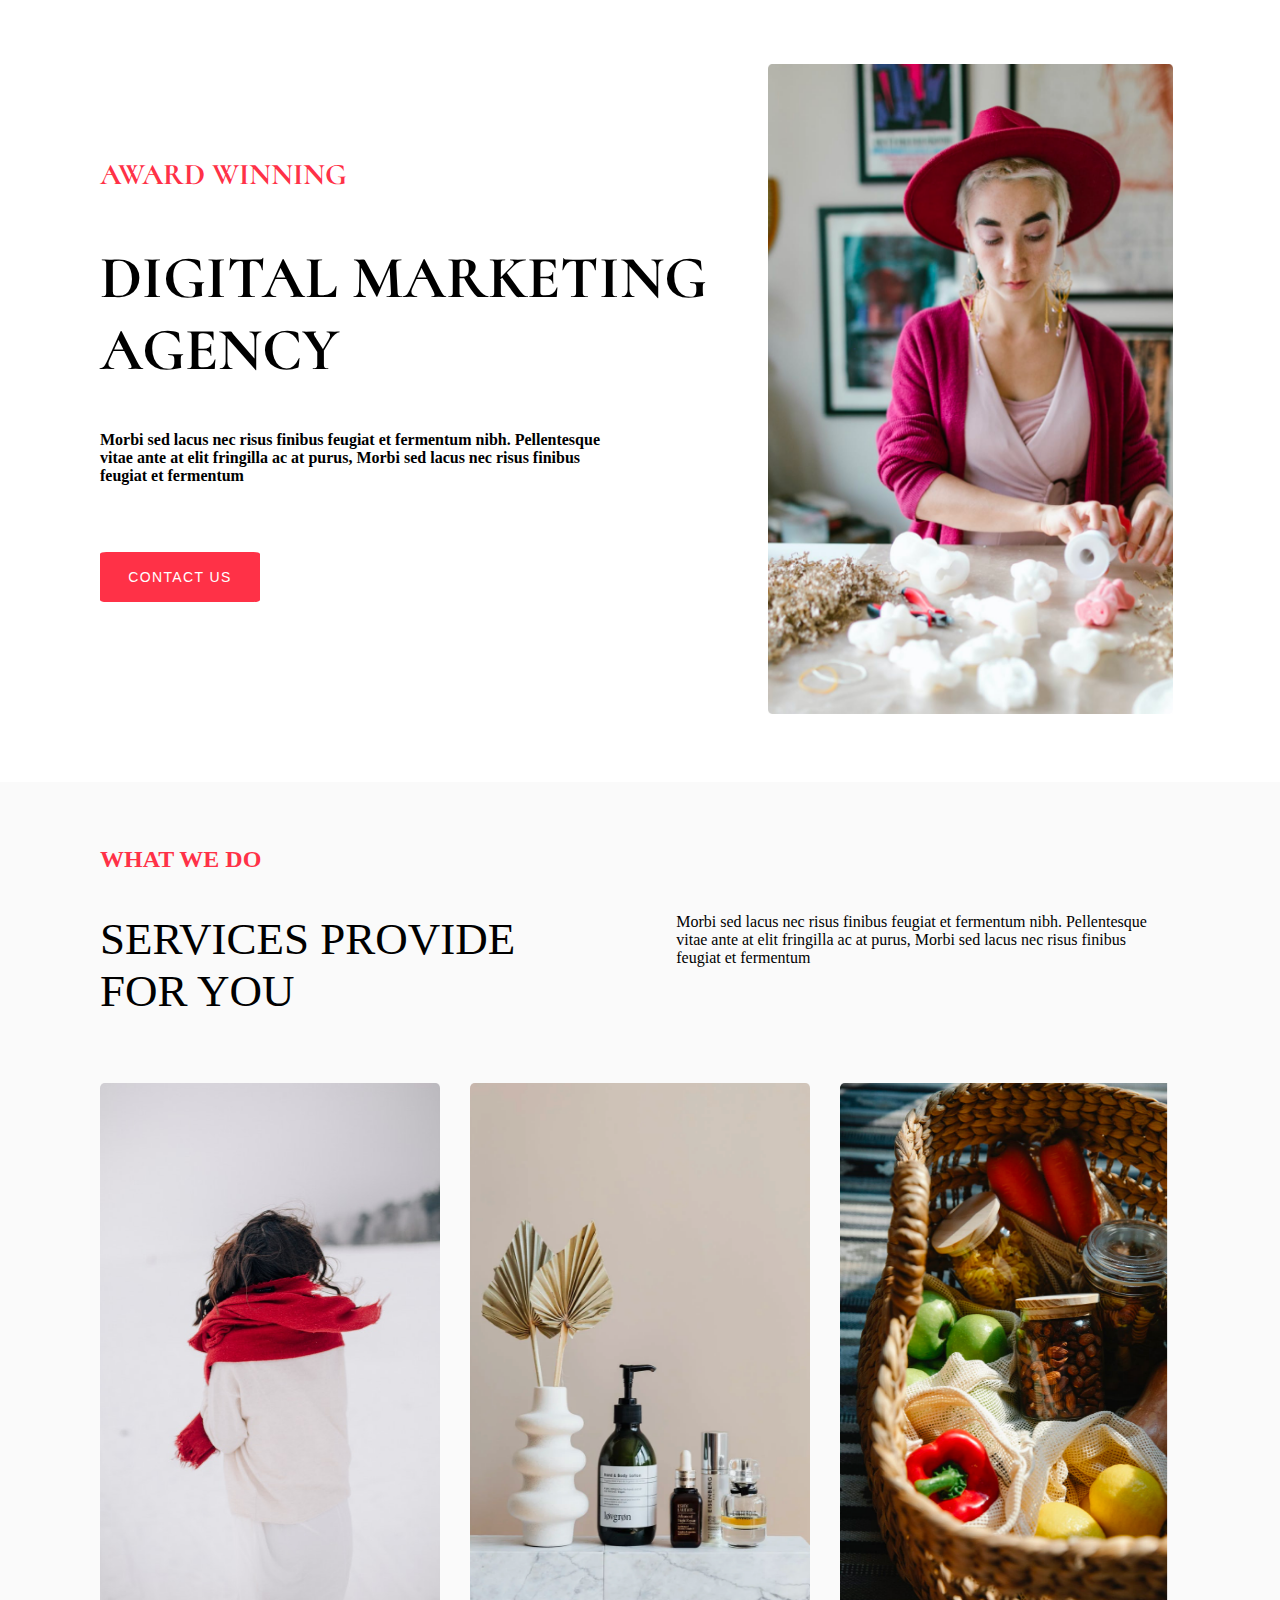
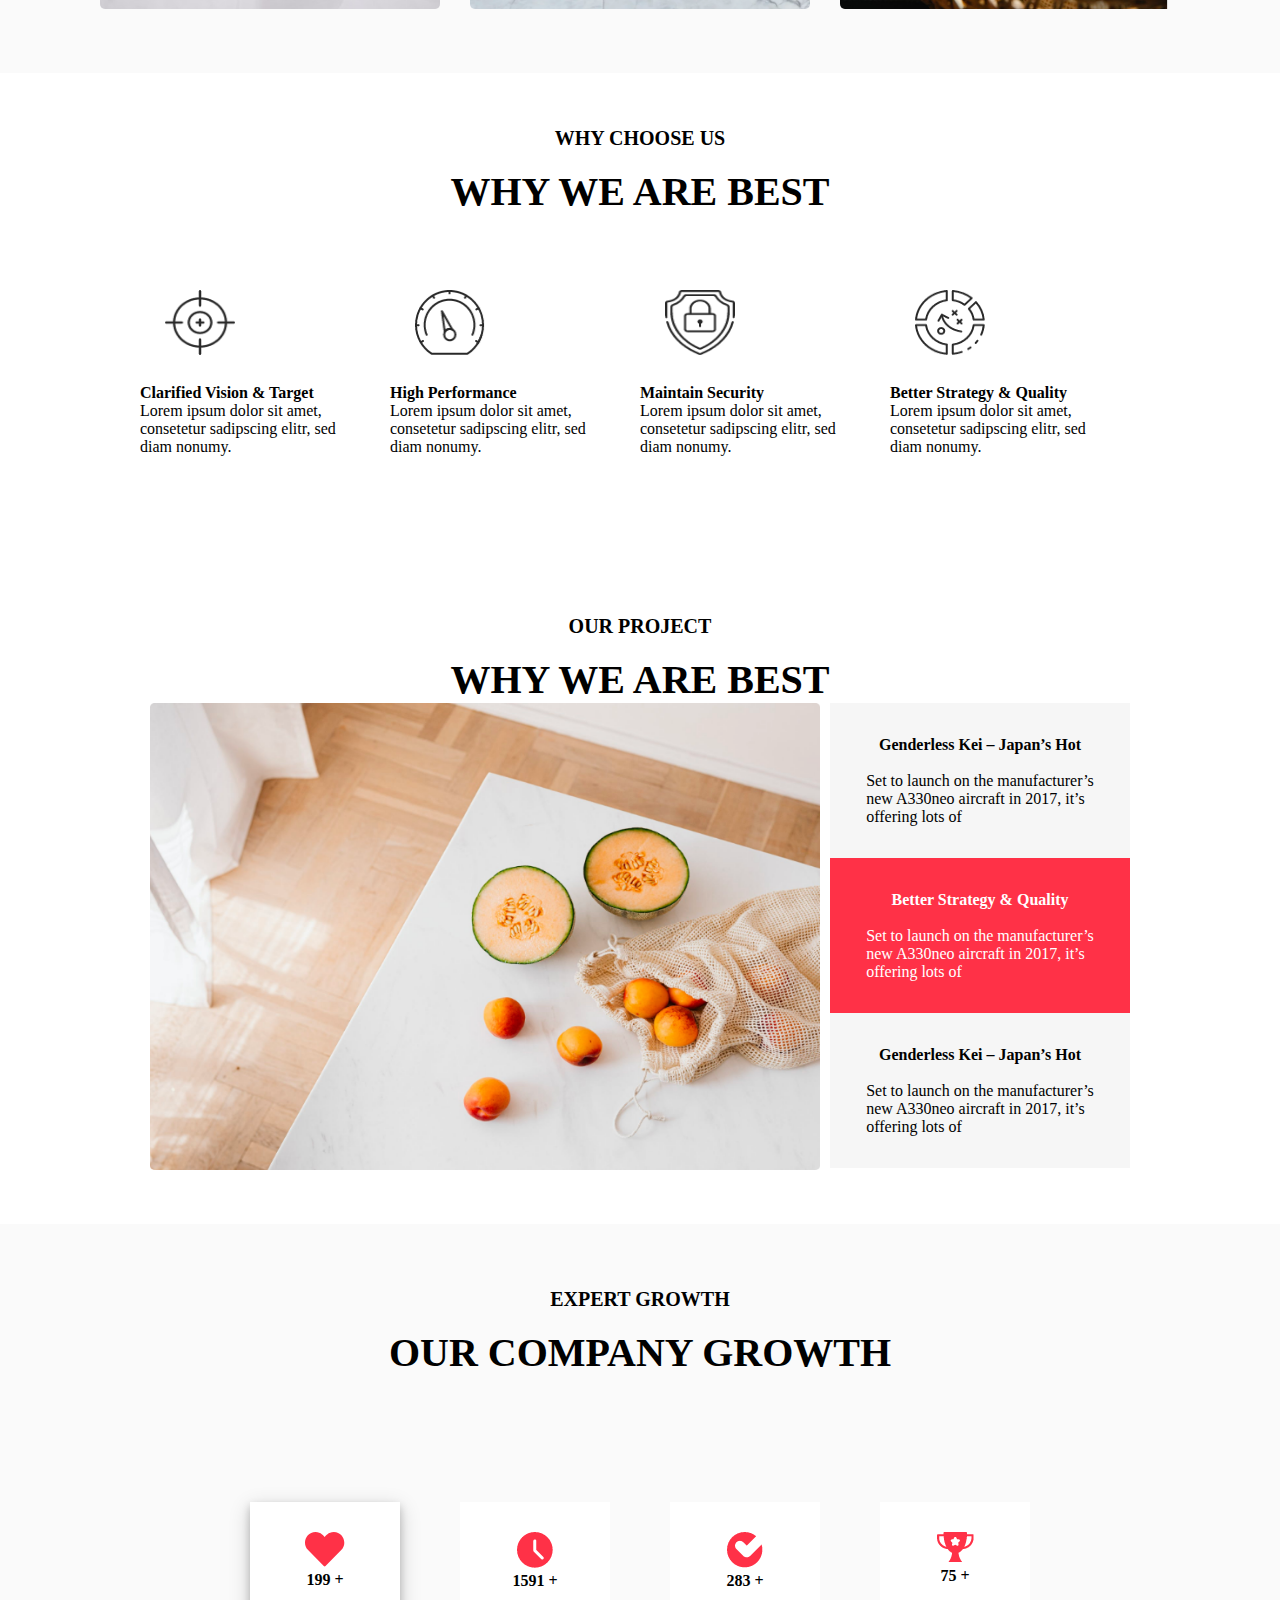
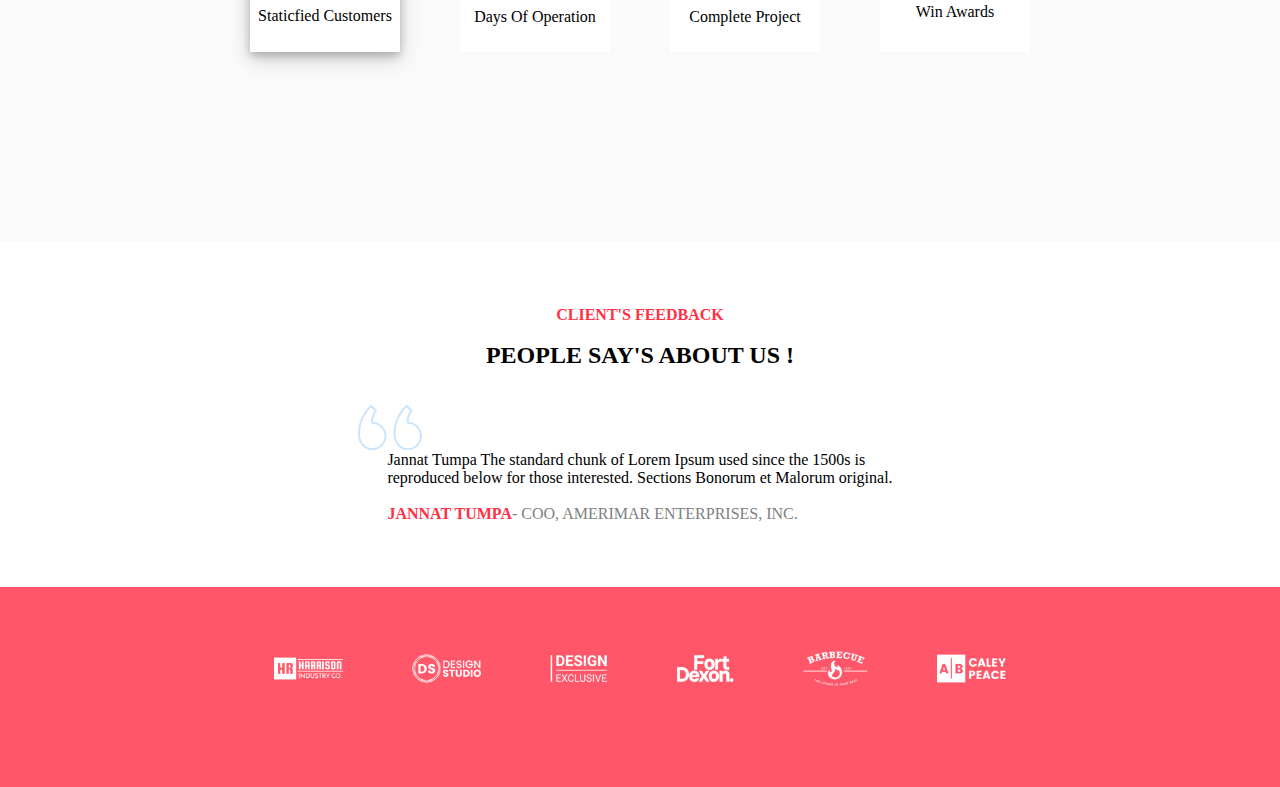
==== index.html @ acd82418 "the frontend of the fyle_project" ====
<!DOCTYPE html>
<html>
  <head>
    <link rel="stylesheet" href="style.css" />
    <link rel="preconnect" href="https://fonts.googleapis.com" />
    <link rel="preconnect" href="https://fonts.gstatic.com" crossorigin />
    <link
      href="https://fonts.googleapis.com/css2?family=Cormorant+SC:wght@300;400;500;600;700&display=swap"
      rel="stylesheet"
    />
    <link rel="preconnect" href="https://fonts.googleapis.com" />
    <link rel="preconnect" href="https://fonts.gstatic.com" crossorigin />
    <link
      href="https://fonts.googleapis.com/css2?family=Poppins:ital,wght@0,100;0,200;0,300;0,400;0,500;0,600;0,700;0,800;0,900;1,100;1,200;1,300;1,400;1,500;1,600;1,700;1,800;1,900&display=swap"
      rel="stylesheet"
    />
  </head>
  <body>
    <div class="container">
      <div class="hero_content">
        <div class="hero_content_extension">
          <div class="info">
            <h3>AWARD WINNING</h3>
            <h2>DIGITAL MARKETING AGENCY</h2>
            <h4>
              Morbi sed lacus nec risus finibus feugiat et fermentum nibh.
              Pellentesque <br />
              vitae ante at elit fringilla ac at purus, Morbi sed lacus nec
              risus finibus <br />
              feugiat et fermentum
            </h4>
            <br /><br />
            <input type="button" onclick="" value="CONTACT US" />
          </div>
          <div>
            <img class="hero_image" src="source pictures/hero.png" />
          </div>
        </div>
      </div>
      <div class="upper_mid_content">
        <div class="upper-mid">
          <h3>WHAT WE DO</h3>
          <div class="text-info">
            <span>SERVICES PROVIDE <br />FOR YOU</span>
            <p>
              Morbi sed lacus nec risus finibus feugiat et fermentum nibh.
              Pellentesque <br />
              vitae ante at elit fringilla ac at purus, Morbi sed lacus nec
              risus finibus <br />
              feugiat et fermentum
            </p>
          </div>
          <div class="sliding-images">
            <img src="source pictures/1-2.png" />
            <img src="source pictures/2-2.png" />
            <img src="source pictures/3-2.png" />
            <img src="source pictures/2-2.png" />
          </div>
        </div>
      </div>
      <div class="mid_content">
        <div class="mid_content_extend">
          <h3>WHY CHOOSE US</h3>
          <br />
          <h2>WHY WE ARE BEST</h2>
          <div class="aim_content">
            <span>
              <img src="source pictures/1-1.png" /><br />
              <b>Clarified Vision & Target</b><br />
              <p>
                Lorem ipsum dolor sit amet,<br />
                consetetur sadipscing elitr, sed<br />
                diam nonumy.
              </p>
            </span>
            <span>
              <img src="source pictures/2-1.png" /><br />
              <b>High Performance</b><br />
              <p>
                Lorem ipsum dolor sit amet,<br />
                consetetur sadipscing elitr, sed<br />
                diam nonumy.
              </p>
            </span>
            <span>
              <img src="source pictures/3-1.png" /><br />
              <b>Maintain Security</b><br />
              <p>
                Lorem ipsum dolor sit amet,<br />
                consetetur sadipscing elitr, sed<br />
                diam nonumy.
              </p>
            </span>
            <span>
              <img src="source pictures/4.png" /><br />
              <b>Better Strategy & Quality</b><br />
              <p>
                Lorem ipsum dolor sit amet,<br />
                consetetur sadipscing elitr, sed<br />
                diam nonumy.
              </p>
            </span>
          </div>
          <h3>OUR PROJECT</h3>
          <br />
          <h2>WHY WE ARE BEST</h2>
          <div class="we_are_best">
            <img id="we_are_best_image" src="source pictures/image.png" />
            <br />
            <span class="comments">
              <div>
                <h4>Genderless Kei – Japan’s Hot</h4>
                <br />
                Set to launch on the manufacturer’s
                <br />new A330neo aircraft in 2017, it’s <br />offering lots of
              </div>

              <div style="background-color: #ff3147; color: white">
                <h4>Better Strategy & Quality</h4>
                <br />
                Set to launch on the manufacturer’s
                <br />new A330neo aircraft in 2017, it’s <br />offering lots of
              </div>

              <div>
                <h4>Genderless Kei – Japan’s Hot</h4>
                <br />
                Set to launch on the manufacturer’s
                <br />new A330neo aircraft in 2017, it’s <br />offering lots of
              </div>
            </span>
          </div>
        </div>
      </div>
      <div class="lower_mid">
        <div align="center" class="lower_mid_middle">
          <h4>EXPERT GROWTH</h4>
          <br />
          <h2>OUR COMPANY GROWTH</h2>
          <div class="lower_mid_extend">
            <div id="selected">
              <img src="source pictures/heart (2).png" />
              <h4>199 +</h4>
              <br />
              <p>Staticfied Customers</p>
            </div>
            <div>
              <img src="source pictures/clock (3).png" />
              <h4>1591 +</h4>
              <br />
              <p>Days Of Operation</p>
            </div>
            <div>
              <img src="source pictures/Path 4402.png" />
              <h4>283 +</h4>
              <br />
              <p>Complete Project</p>
            </div>
            <div>
              <img src="source pictures/Path 4406.png" />
              <h4>75 +</h4>
              <br />
              <p>Win Awards</p>
            </div>
          </div>
        </div>
      </div>
      <div class="upper_footer">
        <h4 style="color: #ff3147">CLIENT'S FEEDBACK</h4>
        <br />
        <h2>PEOPLE SAY'S ABOUT US !</h2>
        <br /><br />
        <img src="source pictures/Quotemarks-left.png" />
        <p>
          Jannat Tumpa The standard chunk of Lorem Ipsum used since the 1500s
          is<br />
          reproduced below for those interested. Sections Bonorum et Malorum
          original.<br /><br />
          <b style="color: #ff3147">JANNAT TUMPA</b
          ><span style="color: #808080">- COO, AMERIMAR ENTERPRISES, INC.</span>
        </p>
      </div>
      <div class="footer">
        <img src="source pictures/Group 500.png" />
      </div>
    </div>
    <script type="text/javascript" src="script.js"></script>
  </body>
</html>
---- style.css ----
* {
  box-sizing: border-box;
  margin: 0;
  padding: 0;
}
.hero_content {
  display: flex;
  justify-content: center;
  align-items: center;
  flex-direction: row;
  padding: 5% 0% 5% 0%;
}
.hero_content_extension {
  display: flex;
  width: 1080px;
  height: 50%;
  flex-direction: row;
}

.info > h3 {
  font-family: "cormorant SC", sans-serif;
  font-size: 30px;
  color: #ff3147;
  padding: 15% 0 8% 0;
}
.hero_content > h4 > .poppins-regular {
  font-family: "Poppins", sans-serif;
  font-weight: 400;
  font-style: normal;
}
.info > h4 {
  font-size: 16px;
  padding: 8% 0 5% 0;
}
.info > h2 {
  font-family: "cormorant sc";
  font-size: 60px;
  width: 614px;
  height: 140px;
}
.info {
  display: flex;
  flex-direction: column;
  padding-right: 5%;
}
.hero_image {
  height: 650px;
  width: 405px;
}
.info > input {
  width: 160px;
  height: 50px;
  font-size: 14px;
  background-color: #ff3147;
  letter-spacing: 1.4px;
  border: 0;
  color: white;
  border-radius: 4%;
}
.upper_mid_content {
  display: flex;
  flex-direction: column;
  justify-content: center;
  align-items: center;
  background-color: #fafafa;
  padding: 5% 0% 5% 0%;
}
.upper-mid {
  width: 1080px;
  height: 50%;
  margin: auto;
}
.upper-mid > h3 {
  display: flex;
  margin: auto;
  font-size: 24px;
  color: #ff3147;
}
.text-info {
  display: flex;
  flex-direction: row;
  font-size: 45px;
  padding: 40px 0 60px 0;
}
.text-info > p {
  font-size: 16px;
  width: 584px;
  height: 83px;
  margin: 0px 0px 0px 145px;
}
.text-info > span {
  width: 500px;
  height: 110px;
}
.sliding-images {
  display: flex;
  flex-direction: row;
  overflow: hidden;
  overflow: auto;
  white-space: nowrap;
}
.sliding-images > img {
  height: 526px;
  width: 370px;
  padding-right: 30px;
}
.sliding-images .text-info {
  display: flex;
  justify-content: center;
  align-items: center;
}
.mid_content {
  width: 1080px;
  height: 50%;
  margin: auto;
}
.mid_content_extend {
  display: flex;
  flex-direction: column;
  justify-content: center;
  align-items: center;
  background-color: #fff;
  padding: 5% 0% 5% 0%;
}
.mid_content_extend > h2 {
  font-size: 40px;
}
.mid_content_extend > h3 {
  font-size: 20px;
}
.aim_content {
  display: flex;
  flex-direction: row;
  padding: 50px 0px 50px 0px;
}
.aim_content > span {
  width: 250px;
  height: 300px;
}
.aim_content > span > img {
  width: 70px;
  height: 65px;
  margin: 25px;
}
.we_are_best {
  display: flex;
  flex-direction: row;
}
.we_are_best > span {
  flex-direction: column;
  padding: 0 0 0 10px;
}
.we_are_best > img {
  width: 670px;
  height: 467px;
}
.comments > div {
  display: flex;
  justify-content: center;
  align-items: center;
  flex-direction: column;
  height: 155px;
  width: 300px;
  background-color: #f6f6f6;
}
.lower_mid_middle {
  width: 1080px;
  height: 50%;
  margin: auto;
}
.lower_mid {
  display: flex;
  justify-content: center;
  align-items: center;
  flex-direction: column;
  background-color: #fafafa;
  padding: 5% 0% 5% 0%;
}
.lower_mid_middle > h2 {
  font-size: 40px;
}
.lower_mid_middle > h4 {
  font-size: 20px;
}
.lower_mid_extend {
  display: flex;
  justify-content: center;
  align-items: center;
  flex-direction: row;
  height: 402px;
}
.lower_mid_extend > div {
  width: 150px;
  height: 150px;
  margin: 30px;
  padding-top: 30px;
  background-color: white;
}
#selected {
  box-shadow: 0 4px 8px 0 rgba(0, 0, 0, 0.2), 0 6px 20px 0 rgba(0, 0, 0, 0.19);
}
.upper_footer {
  width: 1080px;
  margin: auto;
  height: 50%;
  display: flex;
  justify-content: center;
  align-items: center;
  flex-direction: column;
  padding: 5% 0% 5% 0%;
}
.upper_footer > img {
  margin-right: 500px;
}
.footer {
  display: flex;
  justify-content: center;
  margin: auto;
  background-size: cover;
  height: 200px;
  padding: 5% 5% 5% 5%;
  background-image: url("source pictures/NoPath - Copy@2x.png");
  background-size: 1%;
}
.footer > img {
  height: 35px;
}
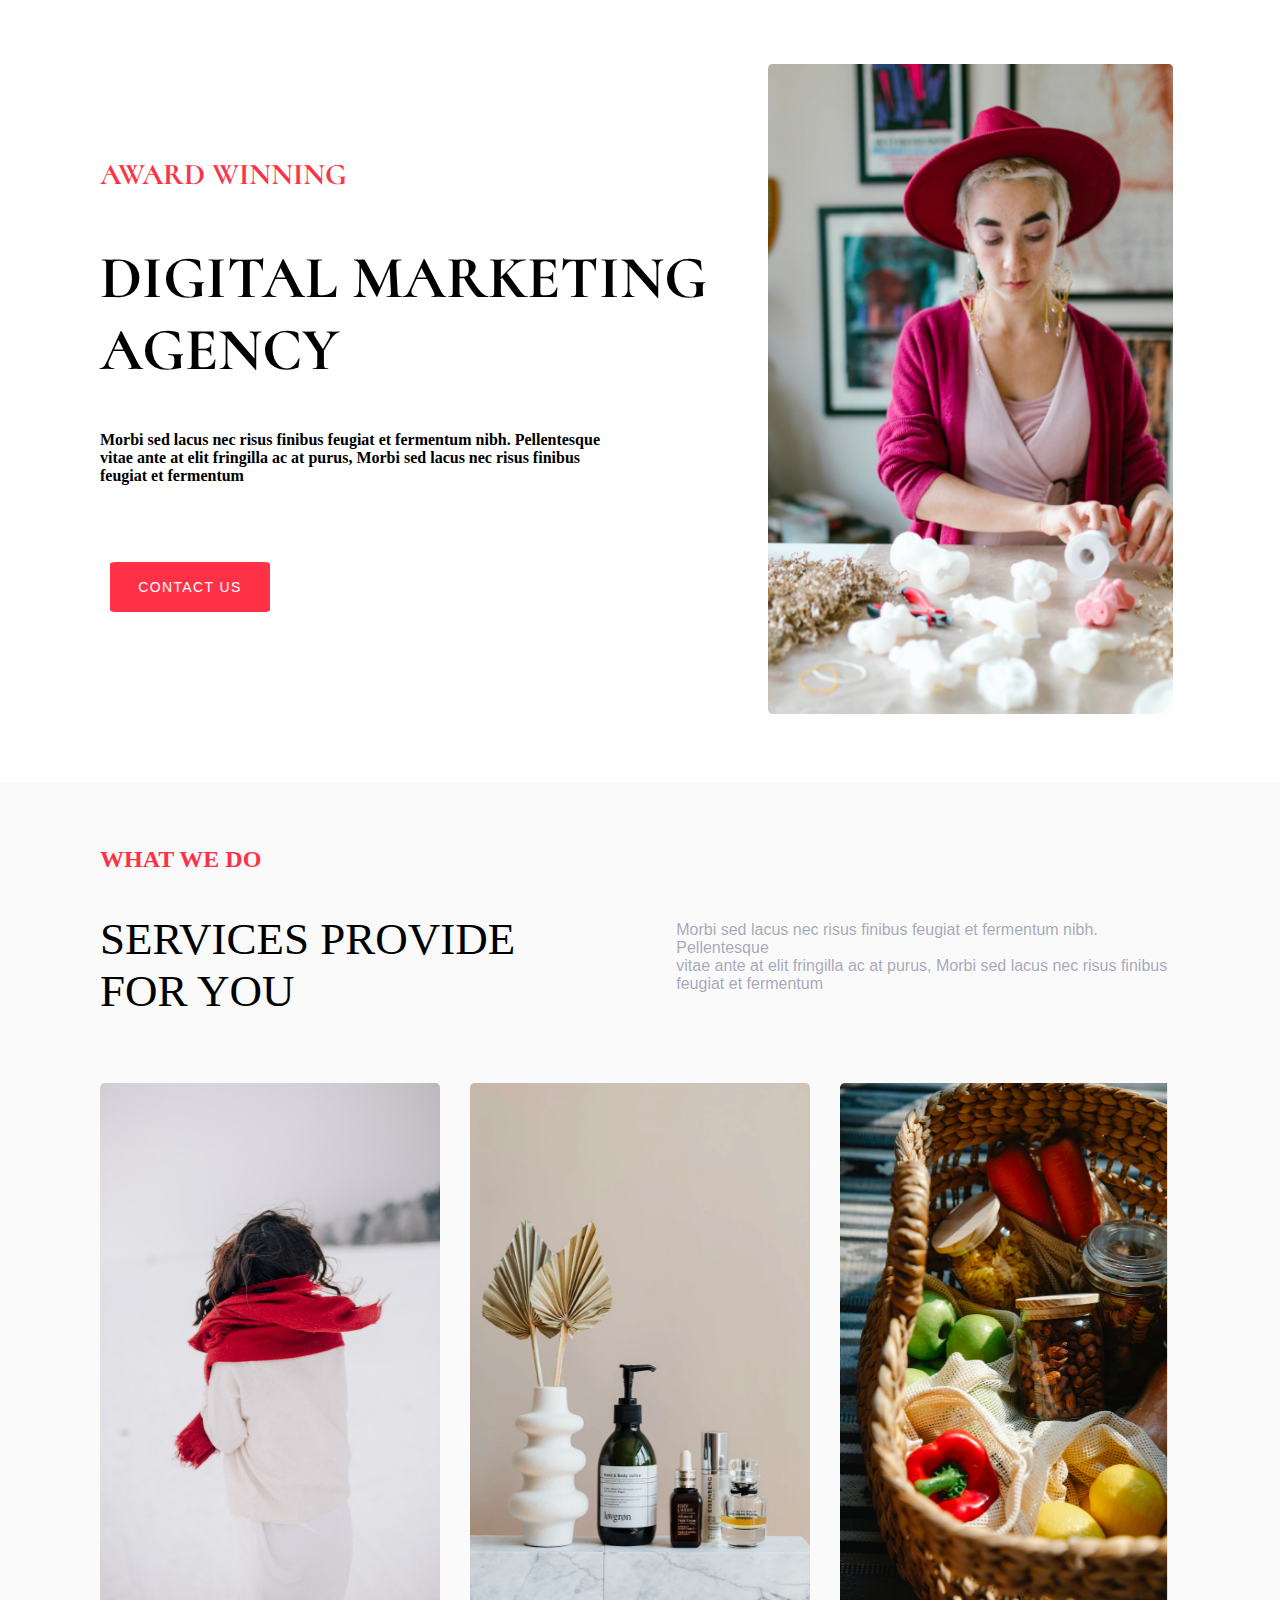
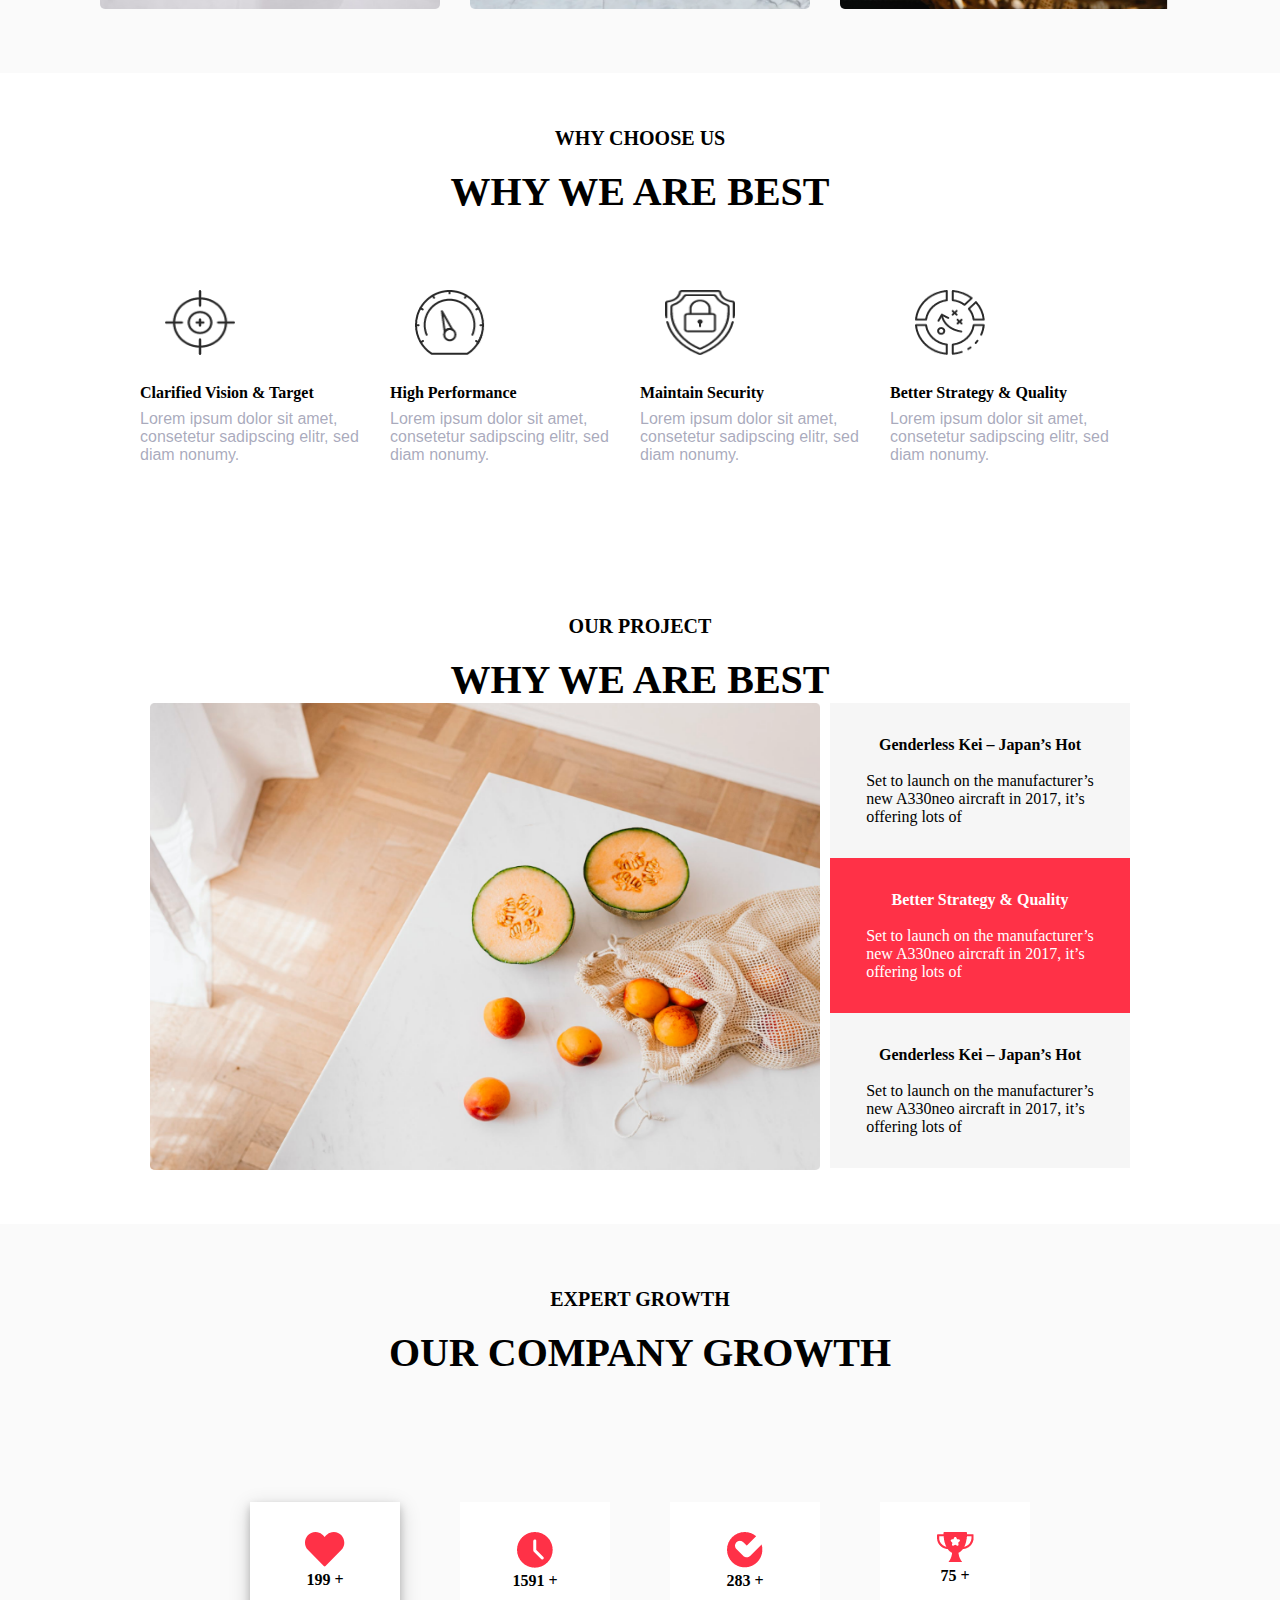
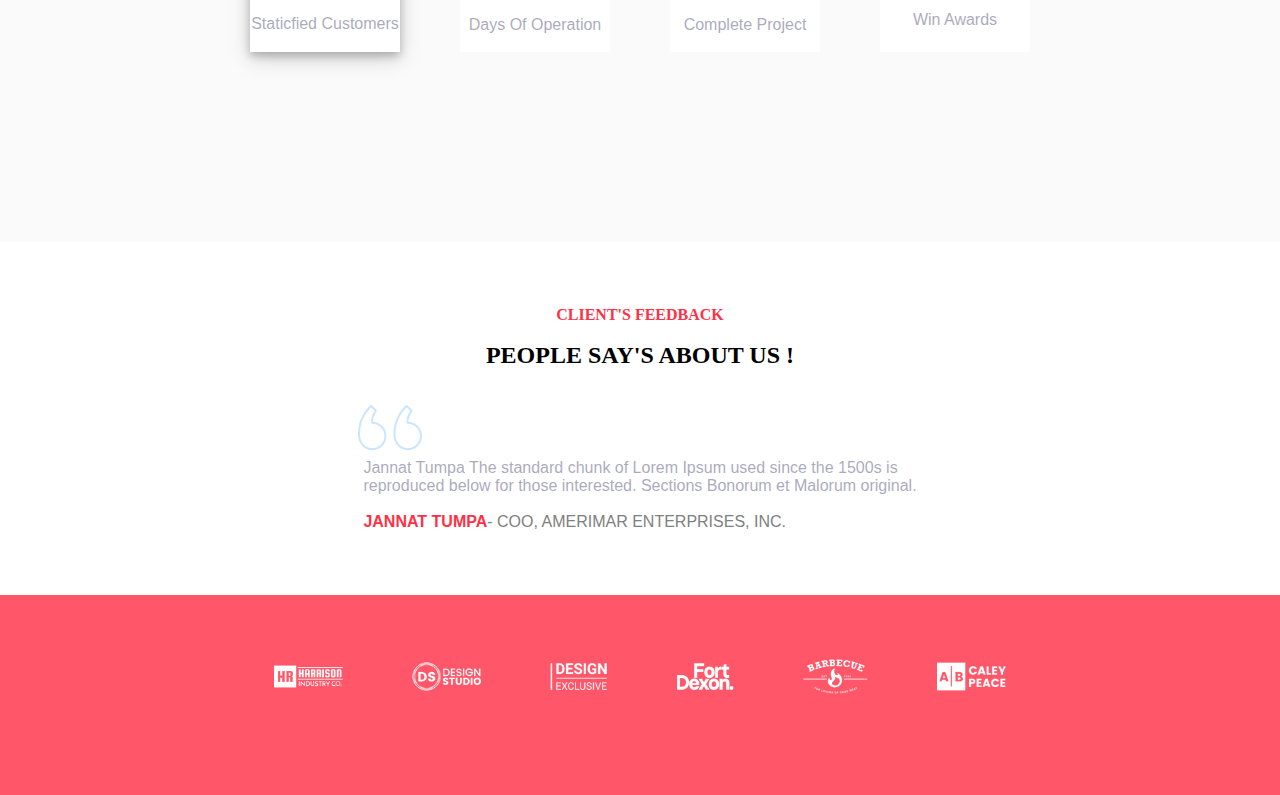
==== commit 52d60db6: "completed_project" ====
--- a/index.html
+++ b/index.html
@@ -2,6 +2,9 @@
 <html>
   <head>
     <link rel="stylesheet" href="style.css" />
+    <link rel="stylesheet" href="style0.css" />
+    <meta charset="utf-8" />
+    <meta name="viewport" content="width=device-width, initial-scale=1.0" />
     <link rel="preconnect" href="https://fonts.googleapis.com" />
     <link rel="preconnect" href="https://fonts.gstatic.com" crossorigin />
     <link
@@ -16,6 +19,36 @@
     />
   </head>
   <body>
+    <div id="pop_up_page">
+      <div class="form_input">
+        <h1 style="padding: 0 265px 40px 0">Talk to us</h1>
+        <form action="https://getform.io/f/eapdoqoa" method="POST">
+          <input type="email" id="email" name="E-Mail" required />
+          <label for="work_email" id="work_email">Work email</label>
+          <br />
+          <div>
+            <span
+              ><input type="text" id="fname" name="first_name" required />
+              <label for="first_name" id="first_name">First name</label>
+            </span>
+            <span
+              ><input type="text" id="lname" name="last_name" required />
+              <label for="last_name" id="last_name">Last name</label></span
+            ><br />
+          </div>
+          <br />
+          <span id="check-box-align">
+            <input id="check" type="checkbox" value="" />
+            <p>
+              I agree to Fyle's terms and conditions, <br />and provide consent
+              to send me communication.
+            </p>
+          </span>
+          <input id="submit" type="submit" value="Contact Us" />
+        </form>
+      </div>
+    </div>
+
     <div class="container">
       <div class="hero_content">
         <div class="hero_content_extension">
@@ -30,7 +63,7 @@
               feugiat et fermentum
             </h4>
             <br /><br />
-            <input type="button" onclick="" value="CONTACT US" />
+            <input type="button" onclick="contact()" value="CONTACT US" />
           </div>
           <div>
             <img class="hero_image" src="source pictures/hero.png" />
@@ -184,6 +217,6 @@
         <img src="source pictures/Group 500.png" />
       </div>
     </div>
-    <script type="text/javascript" src="script.js"></script>
+    <script src="script.js"></script>
   </body>
 </html>
--- a/style0.css
+++ b/style0.css
@@ -0,0 +1,90 @@
+* {
+  margin: 0;
+  padding: 0;
+  box-sizing: border-box;
+}
+#pop_up_page {
+  display: none;
+  position: sticky;
+  top:0%;
+  z-index: 1;
+  background-color: #ffffff;
+  height: 100vh;
+}
+.form_input {
+  display: flex;
+  margin: auto;
+  justify-content: center;
+  align-items: center;
+  flex-direction: column;
+  width: 520px;
+  height: 400px;
+  border: 3px solid #6f718f99;
+  font-family: sans-serif;
+}
+#email {
+  width: 400px;
+  height: 30px;
+}
+.form_input > div {
+  display: flex;
+  flex-direction: row;
+}
+input {
+  margin: 10px;
+  border: none;
+  border-bottom: 1px solid black;
+  outline: none;
+  box-shadow: none;
+}
+#submit {
+  width: 400px;
+  height: 50px;
+  margin-top: 20px;
+  background-color: #ff3366;
+  border: 0;
+  color: #ffffff;
+  border-radius: 5px;
+}
+#fname,
+#lname {
+  width: 188px;
+  height: 30px;
+}
+p {
+  font-family: sans-serif;
+  padding-top: 8px;
+  color: #6f718f99;
+}
+#check {
+  padding-right: 100px;
+  width: 15px;
+  height: 15px;
+  accent-color: #ff3366;
+}
+#check-box-align {
+  display: flex;
+  flex-direction: row;
+  margin-top: 30px;
+}
+label {
+  position: absolute;
+  color: #6f718f99;
+}
+#first_name {
+  left: 476px;
+  top: 169px;
+}
+#last_name {
+  left: 688px;
+  top: 169px;
+}
+#work_email {
+  left: 476px;
+  top: 119px;
+}
+input:focus + label,
+input:valid + label {
+  pointer-events: none;
+  margin-top: -20px;
+}
